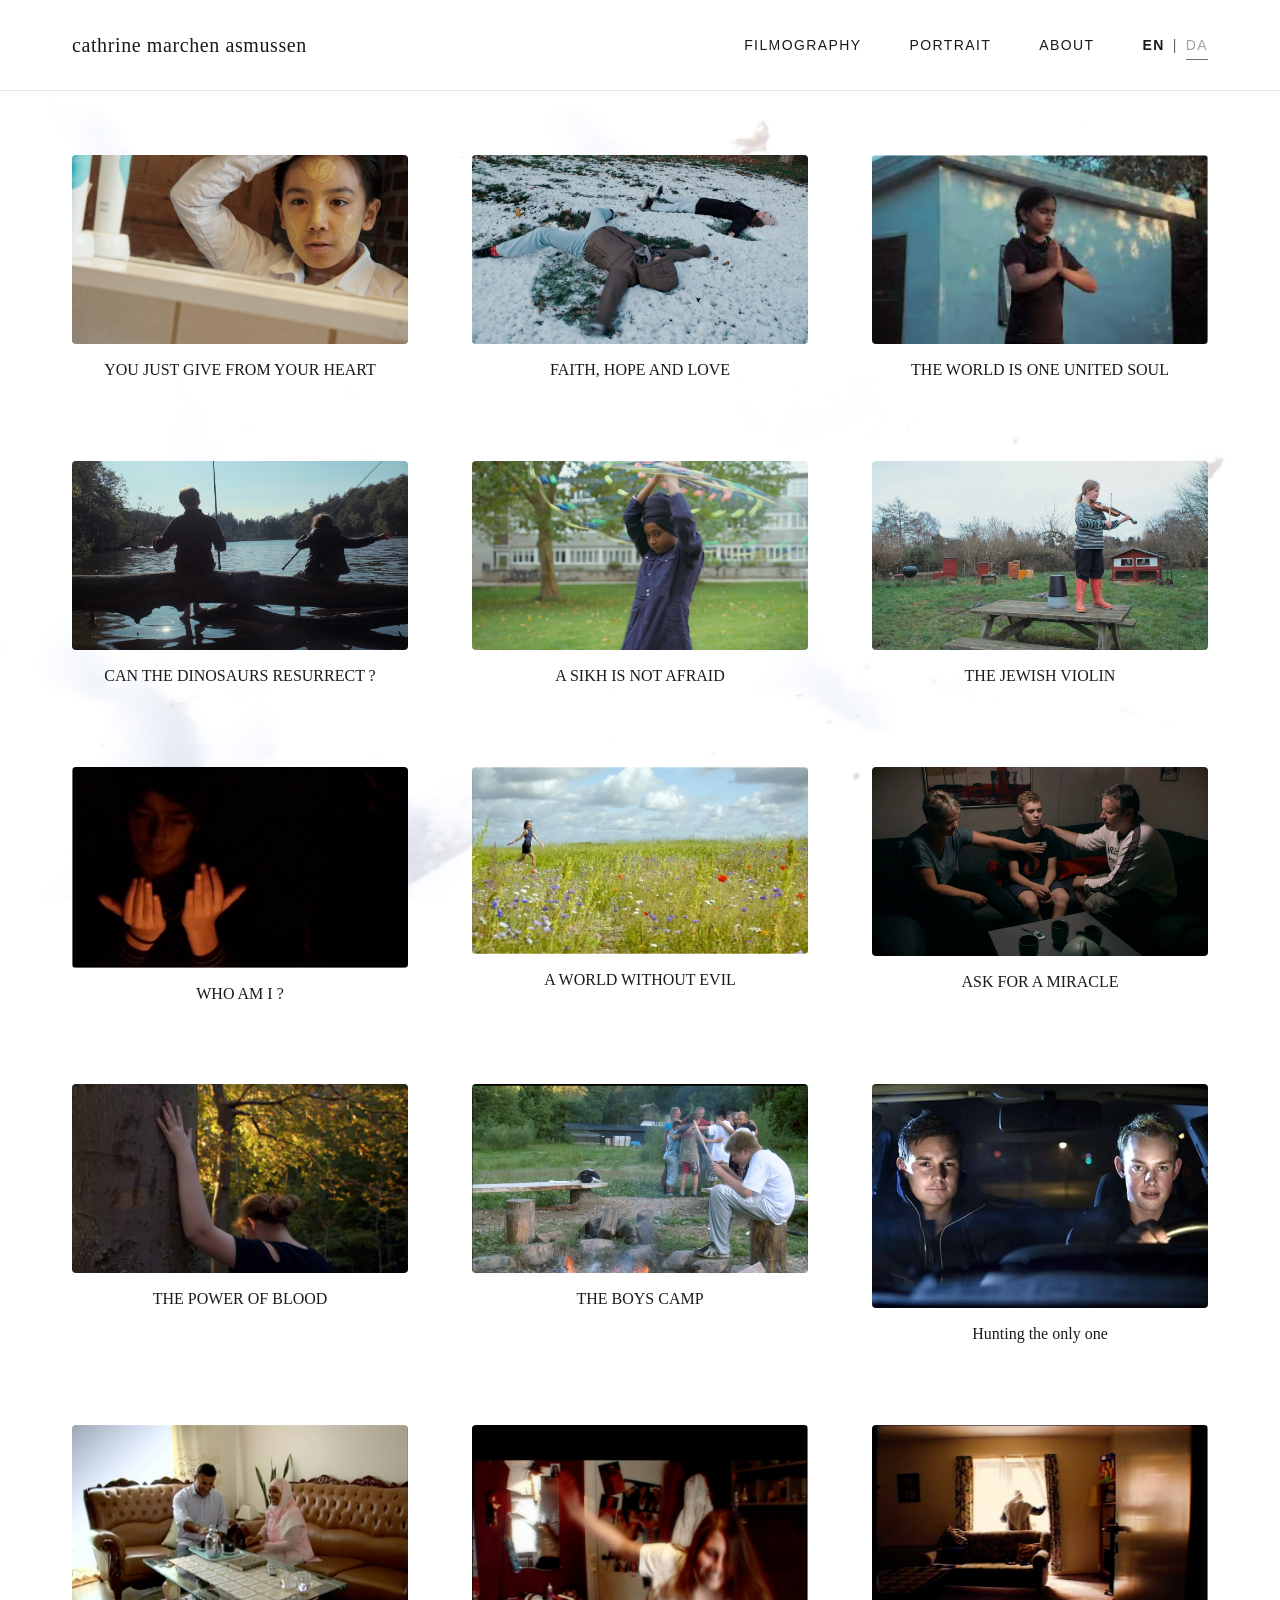
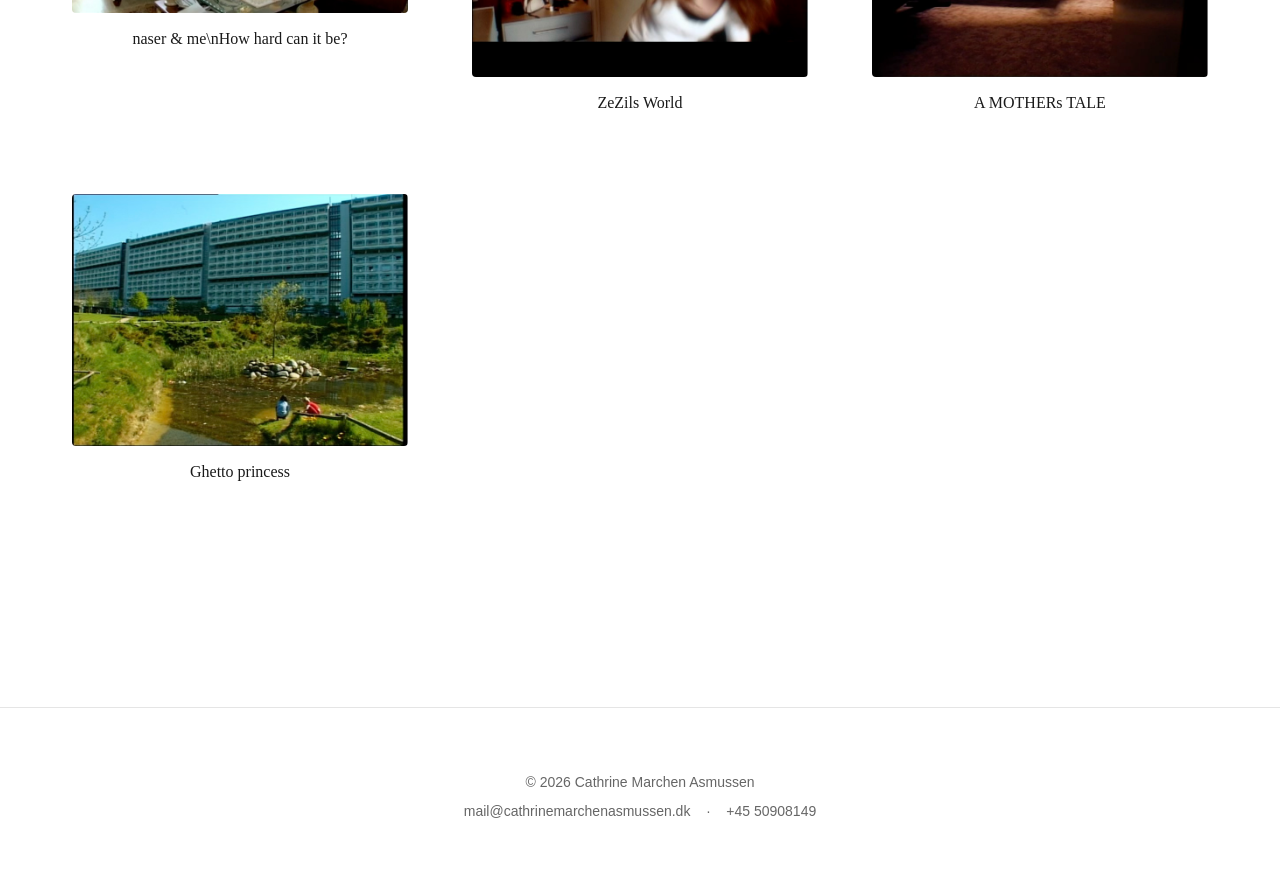
==== index.html @ d72dfb92 "Initial commit - Cathrine Marchen Asmussen website" ====
<!DOCTYPE html>
<html lang="en">
<head>
    <meta charset="UTF-8">
    <meta name="viewport" content="width=device-width, initial-scale=1.0">
    <title>Cathrine Marchen Asmussen - Documentary Film Director</title>
    <meta name="description" content="Documentary filmmaker Cathrine Marchen Asmussen - Creating sharp portraits in moving images and rounded sound">
    <link rel="stylesheet" href="assets/css/main.css">
</head>
<body>
    <header class="site-header">
        <div class="container">
            <h1 class="site-title"><a href="index.html">cathrine marchen asmussen</a></h1>
            <button class="mobile-menu-toggle" aria-label="Toggle menu">
                <span></span>
                <span></span>
                <span></span>
            </button>
            <nav class="main-nav">
                <a href="filmography.html">Filmography</a>
                <a href="portrait.html">Portrait</a>
                <a href="about.html">About</a>
                <div class="language-switcher">
                    <span class="current-lang">EN</span>
                    <span class="lang-divider">|</span>
                    <a href="#" class="lang-link" title="Coming soon">DA</a>
                </div>
            </nav>
        </div>
    </header>

    <main>
        <section class="featured-films">
            <div class="container">
                <div id="filmography-grid" class="film-grid">
                    <!-- Films will be dynamically loaded here -->
                    <div class="loading-message">Loading films...</div>
                </div>
            </div>
        </section>
    </main>

    <footer class="site-footer">
        <div class="container">
            <p>&copy; 2026 Cathrine Marchen Asmussen</p>
            <p class="footer-contact">
                <a href="mailto:mail@cathrinemarchenasmussen.dk">mail@cathrinemarchenasmussen.dk</a>
                <span class="separator">&middot;</span>
                <a href="tel:+4550908149">+45 50908149</a>
            </p>
        </div>
    </footer>

    <script src="assets/js/main.js"></script>
    <script src="assets/js/video-loader.js"></script>
</body>
</html>
---- assets/css/main.css ----
/* ==========================================================================
   Base Styles
   ========================================================================== */

:root {
    --color-text: #1a1a1a;
    --color-text-light: #666;
    --color-bg: #ffffff;
    --color-bg-light: #f8f8f8;
    --color-border: #e5e5e5;
    --color-accent: #1a1a1a;

    --font-serif: 'Baskerville', 'Libre Baskerville', 'Georgia', serif;
    --font-sans: 'Noto Sans', -apple-system, BlinkMacSystemFont, 'Segoe UI', sans-serif;

    --spacing-xs: 0.5rem;
    --spacing-sm: 1rem;
    --spacing-md: 2rem;
    --spacing-lg: 3rem;
    --spacing-xl: 4rem;
    --spacing-xxl: 6rem;

    --container-width: 1200px;
    --container-narrow: 800px;
}

* {
    margin: 0;
    padding: 0;
    box-sizing: border-box;
}

html {
    font-size: 16px;
    scroll-behavior: smooth;
}

body {
    font-family: var(--font-sans);
    line-height: 1.5;
    color: var(--color-text);
    background-color: var(--color-bg);
    background-image: url('../images/BackgroundArt.png');
    background-repeat: no-repeat;
    background-size: cover;
    background-position: center center;
    background-attachment: fixed;
    -webkit-font-smoothing: antialiased;
    -moz-osx-font-smoothing: grayscale;
}

body::before {
    content: '';
    position: fixed;
    top: 0;
    left: 0;
    width: 100%;
    height: 100%;
    background-color: rgba(255, 255, 255, 0.75);
    z-index: -1;
    pointer-events: none;
}

/* Typography */

h1, h2, h3, h4, h5, h6 {
    font-family: var(--font-serif);
    font-weight: 400;
    line-height: 1.3;
    margin-bottom: var(--spacing-sm);
}

h1 { font-size: 2.5rem; }
h2 { font-size: 2rem; }
h3 { font-size: 1.5rem; }
h4 { font-size: 1.25rem; }
h5 { font-size: 1.125rem; }
h6 { font-size: 1rem; }

p {
    margin-bottom: var(--spacing-sm);
}

a {
    color: var(--color-text);
    text-decoration: none;
    transition: opacity 0.2s ease;
}

a:hover {
    opacity: 0.7;
}

img {
    max-width: 100%;
    height: auto;
    display: block;
}

/* Layout */

.container {
    max-width: var(--container-width);
    margin: 0 auto;
    padding: 0 var(--spacing-md);
}

.container-narrow {
    max-width: var(--container-narrow);
    margin: 0 auto;
    padding: 0 var(--spacing-md);
}

/* ==========================================================================
   Header & Navigation
   ========================================================================== */

.site-header {
    position: sticky;
    top: 0;
    background-color: var(--color-bg);
    border-bottom: 1px solid var(--color-border);
    padding: var(--spacing-md) 0;
    z-index: 1000;
}

.site-header .container {
    display: flex;
    justify-content: space-between;
    align-items: center;
}

.site-title {
    font-family: var(--font-serif);
    font-size: 1.25rem;
    font-weight: 400;
    letter-spacing: 0.03em;
    margin: 0;
}

.site-title a {
    color: var(--color-text);
}

.main-nav {
    display: flex;
    gap: var(--spacing-lg);
}

.main-nav a {
    font-size: 0.875rem;
    text-transform: uppercase;
    letter-spacing: 0.1em;
    font-weight: 400;
    position: relative;
}

.main-nav a.active::after {
    content: '';
    position: absolute;
    bottom: -4px;
    left: 0;
    right: 0;
    height: 1px;
    background-color: var(--color-text);
}

.mobile-menu-toggle {
    display: none;
    flex-direction: column;
    justify-content: space-between;
    width: 24px;
    height: 18px;
    background: transparent;
    border: none;
    cursor: pointer;
    padding: 0;
}

.mobile-menu-toggle span {
    display: block;
    width: 100%;
    height: 2px;
    background-color: var(--color-text);
    transition: all 0.3s ease;
}

.mobile-menu-toggle.active span:nth-child(1) {
    transform: rotate(45deg) translate(5px, 5px);
}

.mobile-menu-toggle.active span:nth-child(2) {
    opacity: 0;
}

.mobile-menu-toggle.active span:nth-child(3) {
    transform: rotate(-45deg) translate(7px, -6px);
}

/* ==========================================================================
   Hero Section
   ========================================================================== */

.hero {
    padding: var(--spacing-xxl) 0;
    text-align: center;
}

.hero-title {
    font-size: 2rem;
    margin-bottom: var(--spacing-md);
}

.hero-intro {
    font-size: 1.125rem;
    line-height: 1.8;
    max-width: 700px;
    margin: 0 auto;
    color: var(--color-text-light);
}

/* ==========================================================================
   Page Header
   ========================================================================== */

.page-header {
    padding: var(--spacing-xl) 0 var(--spacing-lg);
    border-bottom: 1px solid var(--color-border);
}

.page-title {
    text-align: center;
    font-size: 2.5rem;
    margin: 0;
}

/* ==========================================================================
   Film Grid
   ========================================================================== */

.featured-films,
.filmography {
    padding: var(--spacing-xl) 0;
}

.section-title {
    text-align: center;
    margin-bottom: var(--spacing-xl);
}

.film-grid {
    display: grid;
    grid-template-columns: repeat(3, 1fr);
    gap: var(--spacing-xl);
    margin-bottom: var(--spacing-lg);
}

.film-card {
    display: flex;
    flex-direction: column;
}

.film-video {
    margin-bottom: var(--spacing-md);
}

.video-wrapper {
    position: relative;
    padding-bottom: 56.25%; /* 16:9 aspect ratio */
    height: 0;
    overflow: hidden;
    background-color: #000;
}

.video-wrapper iframe {
    position: absolute;
    top: 0;
    left: 0;
    width: 100%;
    height: 100%;
}

.video-wrapper-large {
    padding-bottom: 56.25%;
    margin: var(--spacing-lg) 0;
}

.film-info {
    flex: 1;
}

.film-title {
    font-size: 1.25rem;
    margin-bottom: var(--spacing-xs);
}

.film-meta {
    font-size: 0.875rem;
    color: var(--color-text-light);
    margin: 0;
}

.film-awards {
    font-size: 0.875rem;
    font-style: italic;
    color: var(--color-text-light);
    margin: 0.25rem 0 0 0;
}

.film-description {
    font-size: 0.9375rem;
    line-height: 1.6;
    margin-bottom: var(--spacing-sm);
}

.film-links {
    margin-top: var(--spacing-sm);
}

.film-links a {
    font-size: 0.875rem;
    text-decoration: underline;
    text-decoration-thickness: 1px;
    text-underline-offset: 2px;
}

.view-all {
    text-align: center;
    margin-top: var(--spacing-xl);
}

/* ==========================================================================
   Portrait Page
   ========================================================================== */

.portrait-intro {
    padding: var(--spacing-xl) 0;
    background-color: var(--color-bg-light);
}

.intro-text {
    font-size: 1.125rem;
    line-height: 1.6;
    margin-bottom: var(--spacing-sm);
}

.featured-portrait {
    padding: var(--spacing-xl) 0;
}

.portrait-feature {
    text-align: center;
}

.portrait-title {
    font-size: 2rem;
    margin-bottom: var(--spacing-xs);
}

.portrait-meta {
    font-size: 0.9375rem;
    color: var(--color-text-light);
    margin-bottom: var(--spacing-xs);
}

.portrait-subtitle {
    font-size: 1rem;
    color: var(--color-text-light);
    margin-bottom: var(--spacing-lg);
}

/* ==========================================================================
   About Page
   ========================================================================== */

.about-content {
    padding: var(--spacing-lg) 0;
}

.about-intro {
    text-align: center;
    margin-bottom: var(--spacing-lg);
}

.about-photo {
    margin-bottom: var(--spacing-md);
}

.about-photo img {
    max-width: 300px;
    width: 100%;
    height: auto;
    margin: 0 auto;
    border-radius: 4px;
}

.about-intro h3 {
    font-size: 2rem;
    margin-bottom: var(--spacing-xs);
}

.subtitle {
    font-size: 1.125rem;
    color: var(--color-text-light);
    font-family: var(--font-sans);
}

.about-bio {
    margin-bottom: var(--spacing-lg);
    padding-bottom: var(--spacing-lg);
    border-bottom: 1px solid var(--color-border);
}

.about-bio p {
    font-size: 1.0625rem;
    line-height: 1.6;
    margin-bottom: var(--spacing-sm);
}

.about-acknowledgements {
    margin-bottom: var(--spacing-lg);
    padding-bottom: var(--spacing-lg);
    border-bottom: 1px solid var(--color-border);
}

.about-acknowledgements h3 {
    text-align: center;
    margin-bottom: var(--spacing-md);
}

.acknowledgements-list {
    list-style: none;
    text-align: center;
}

.acknowledgements-list li {
    padding: var(--spacing-xs) 0;
    font-size: 0.9375rem;
}

.about-links h3 {
    text-align: center;
    margin-bottom: var(--spacing-md);
}

.external-links {
    display: flex;
    justify-content: center;
    gap: var(--spacing-md);
    flex-wrap: wrap;
}

/* ==========================================================================
   Contact Page
   ========================================================================== */

.contact-content {
    padding: var(--spacing-xl) 0;
}

.contact-info {
    margin-bottom: var(--spacing-xl);
    padding-bottom: var(--spacing-xl);
    border-bottom: 1px solid var(--color-border);
    text-align: center;
}

.contact-info h3 {
    margin-bottom: var(--spacing-md);
}

.contact-details {
    display: flex;
    flex-direction: column;
    align-items: center;
    gap: var(--spacing-sm);
}

.contact-item {
    display: flex;
    align-items: center;
    gap: var(--spacing-sm);
    font-size: 1.0625rem;
}

.contact-item svg {
    flex-shrink: 0;
}

.contact-form-wrapper h3 {
    text-align: center;
    margin-bottom: var(--spacing-md);
}

.contact-form {
    max-width: 600px;
    margin: 0 auto;
}

.form-group {
    margin-bottom: var(--spacing-md);
}

.form-group label {
    display: block;
    margin-bottom: var(--spacing-xs);
    font-weight: 500;
    font-size: 0.9375rem;
}

.form-group input,
.form-group textarea {
    width: 100%;
    padding: var(--spacing-sm);
    border: 1px solid var(--color-border);
    border-radius: 0;
    font-family: var(--font-sans);
    font-size: 1rem;
    transition: border-color 0.2s ease;
}

.form-group input:focus,
.form-group textarea:focus {
    outline: none;
    border-color: var(--color-text);
}

.form-group textarea {
    resize: vertical;
}

.form-message {
    max-width: 600px;
    margin: var(--spacing-md) auto 0;
    padding: var(--spacing-md);
    border-radius: 4px;
    text-align: center;
}

.form-message.success {
    background-color: #d4edda;
    color: #155724;
}

.form-message.error {
    background-color: #f8d7da;
    color: #721c24;
}

/* ==========================================================================
   Buttons
   ========================================================================== */

.btn {
    display: inline-flex;
    align-items: center;
    gap: var(--spacing-xs);
    padding: var(--spacing-sm) var(--spacing-lg);
    font-family: var(--font-sans);
    font-size: 0.9375rem;
    text-transform: uppercase;
    letter-spacing: 0.05em;
    border: 1px solid var(--color-text);
    background-color: transparent;
    color: var(--color-text);
    cursor: pointer;
    transition: all 0.2s ease;
}

.btn:hover {
    background-color: var(--color-text);
    color: var(--color-bg);
    opacity: 1;
}

.btn-primary {
    background-color: var(--color-text);
    color: var(--color-bg);
}

.btn-primary:hover {
    background-color: transparent;
    color: var(--color-text);
}

.btn-secondary {
    border: 1px solid var(--color-border);
}

/* ==========================================================================
   Footer
   ========================================================================== */

.site-footer {
    border-top: 1px solid var(--color-border);
    padding: var(--spacing-xl) 0;
    text-align: center;
    margin-top: var(--spacing-xxl);
}

.site-footer p {
    margin-bottom: var(--spacing-xs);
    font-size: 0.875rem;
    color: var(--color-text-light);
}

.footer-contact {
    display: flex;
    justify-content: center;
    align-items: center;
    gap: var(--spacing-sm);
    flex-wrap: wrap;
}

.footer-contact a {
    color: var(--color-text-light);
}

.separator {
    color: var(--color-text-light);
}

/* ==========================================================================
   Responsive Design
   ========================================================================== */

@media (max-width: 768px) {
    :root {
        --spacing-xl: 3rem;
        --spacing-xxl: 4rem;
    }

    h1 { font-size: 2rem; }
    h2 { font-size: 1.75rem; }
    h3 { font-size: 1.25rem; }

    .site-header {
        padding: var(--spacing-sm) 0;
    }

    .mobile-menu-toggle {
        display: flex;
    }

    .main-nav {
        position: fixed;
        top: 0;
        right: -100%;
        width: 250px;
        height: 100vh;
        background-color: var(--color-bg);
        flex-direction: column;
        padding: var(--spacing-xl) var(--spacing-md);
        gap: var(--spacing-md);
        box-shadow: -2px 0 10px rgba(0, 0, 0, 0.1);
        transition: right 0.3s ease;
        z-index: 999;
    }

    .main-nav.active {
        right: 0;
    }

    .film-grid {
        grid-template-columns: repeat(2, 1fr);
        gap: var(--spacing-lg);
    }

    .hero {
        padding: var(--spacing-xl) 0;
    }

    .hero-title {
        font-size: 1.75rem;
    }

    .hero-intro {
        font-size: 1rem;
    }

    .page-title {
        font-size: 2rem;
    }

    .external-links {
        flex-direction: column;
        align-items: stretch;
    }
}

@media (max-width: 480px) {
    :root {
        --spacing-md: 1.5rem;
        --spacing-lg: 2rem;
        --spacing-xl: 2.5rem;
        --spacing-xxl: 3rem;
    }

    .film-grid {
        grid-template-columns: 1fr;
        gap: var(--spacing-xl);
    }

    .main-nav {
        width: 100%;
        right: -100%;
    }

    .contact-details {
        align-items: flex-start;
    }
}

/* ==========================================================================
   Print Styles
   ========================================================================== */

@media print {
    .site-header,
    .site-footer,
    .mobile-menu-toggle,
    .contact-form {
        display: none;
    }

    body {
        font-size: 12pt;
        line-height: 1.5;
    }

    a {
        text-decoration: underline;
    }

    a[href]::after {
        content: " (" attr(href) ")";
        font-size: 0.8em;
    }
}

/* ==========================================================================
   New Filmography Grid Styles
   ========================================================================== */

.film-card {
    position: relative;
    border-radius: 4px;
    transition: transform 0.3s ease, box-shadow 0.3s ease;
}

.film-card:hover {
    transform: translateY(-5px);
    box-shadow: 0 10px 30px rgba(0, 0, 0, 0.15);
}

.film-card-title {
    font-family: var(--font-serif);
    font-size: 1rem;
    font-weight: 400;
    margin-top: var(--spacing-sm);
    text-align: center;
    line-height: 1.3;
    white-space: pre-line;
}

.film-card-link {
    display: block;
    position: relative;
    text-decoration: none;
    overflow: hidden;
    border-radius: 4px;
}

.film-thumbnail {
    width: 100%;
    height: auto;
    display: block;
    transition: transform 0.3s ease;
}

.film-card:hover .film-thumbnail {
    transform: scale(1.05);
}

.loading-message {
    text-align: center;
    padding: var(--spacing-xxl) 0;
    font-size: 1.125rem;
    color: var(--color-text-light);
    grid-column: 1 / -1;
}

/* ==========================================================================
   Film Detail Page Styles
   ========================================================================== */

.film-detail-section {
    padding: var(--spacing-lg) 0;
}

.container-film {
    max-width: 1200px;
}

.film-detail-content {
    background-color: rgba(255, 255, 255, 0.95);
    padding: var(--spacing-lg);
    border-radius: 8px;
    box-shadow: 0 4px 20px rgba(0, 0, 0, 0.1);
}

.film-header {
    text-align: center;
    margin-bottom: var(--spacing-md);
}

.film-detail-title {
    font-size: 2.5rem;
    margin-bottom: 0;
    white-space: pre-line;
    line-height: 1.2;
}

.film-info-section {
    text-align: center;
    margin-top: var(--spacing-md);
    margin-bottom: var(--spacing-md);
    padding-bottom: var(--spacing-md);
    border-bottom: 1px solid var(--color-border);
}

.film-info-section > * {
    margin-top: var(--spacing-xs);
    margin-bottom: var(--spacing-xs);
}

.film-faith-icon {
    display: flex;
    flex-direction: column;
    align-items: center;
    justify-content: center;
    gap: var(--spacing-xs);
}

.faith-icon-large {
    width: 50px;
    height: 50px;
    object-fit: contain;
}

.faith-caption {
    font-size: 0.875rem;
    color: var(--color-text-light);
    margin: 0;
    text-align: center;
}

.series-info {
    margin-top: var(--spacing-lg);
    margin-bottom: var(--spacing-md);
    padding: var(--spacing-md);
    background-color: rgba(0, 0, 0, 0.02);
    border-left: 2px solid var(--color-border);
    font-size: 0.875rem;
    color: var(--color-text-light);
    line-height: 1.5;
}

.series-info p {
    margin: 0.25rem 0;
}

.series-info p:last-child {
    margin-bottom: 0;
}

.series-logo {
    max-width: 120px;
    height: auto;
    margin-bottom: var(--spacing-sm);
    opacity: 0.8;
}

.film-player {
    margin-bottom: var(--spacing-lg);
}

.film-description-full {
    margin-bottom: var(--spacing-md);
    padding-bottom: var(--spacing-md);
    border-bottom: 1px solid var(--color-border);
}

.film-description-full p {
    font-size: 1.0625rem;
    line-height: 1.6;
    margin-bottom: 0.25rem;
}

.film-description-full p:last-child {
    margin-bottom: 0;
}

.film-description-full strong {
    font-weight: 600;
}

.film-links-section {
    margin-top: var(--spacing-md);
    margin-bottom: var(--spacing-md);
    text-align: center;
}

.filmstriben-link {
    display: inline-block;
    font-size: 0.875rem;
    color: var(--color-text-light);
    text-decoration: underline;
    text-underline-offset: 2px;
    margin: 0 var(--spacing-xs);
    transition: color 0.2s ease;
}

.filmstriben-link:hover {
    color: var(--color-text);
    opacity: 1;
}

.film-navigation {
    text-align: center;
}

/* ==========================================================================
   Language Switcher
   ========================================================================== */

.language-switcher {
    display: flex;
    align-items: center;
    gap: 0.5rem;
    font-size: 0.875rem;
    text-transform: uppercase;
    letter-spacing: 0.1em;
}

.current-lang {
    font-weight: 600;
}

.lang-divider {
    color: var(--color-text-light);
}

.lang-link {
    color: var(--color-text-light);
    opacity: 0.6;
    transition: opacity 0.2s ease;
}

.lang-link:hover {
    opacity: 1;
}

/* ==========================================================================
   Logo Styles for IMDb and DFI
   ========================================================================== */

.external-links .btn svg {
    display: none;
}

.external-links .btn {
    background-size: contain;
    background-repeat: no-repeat;
    background-position: center;
    min-height: 50px;
    display: flex;
    align-items: center;
    justify-content: center;
    padding: var(--spacing-sm) var(--spacing-lg);
}

.external-links .btn img {
    max-height: 30px;
    width: auto;
}

/* ==========================================================================
   Site Header Updates
   ========================================================================== */

.site-header {
    background-color: rgba(255, 255, 255, 0.98);
    backdrop-filter: blur(10px);
}

/* ==========================================================================
   Responsive Updates for New Elements
   ========================================================================== */

@media (max-width: 768px) {
    .language-switcher {
        margin-top: var(--spacing-sm);
    }

    .film-detail-title {
        font-size: 1.75rem;
    }

    .film-detail-content {
        padding: var(--spacing-md);
    }
}

@media (max-width: 480px) {
    .film-overlay {
        transform: translateY(0);
        background: linear-gradient(to top, rgba(0, 0, 0, 0.8), transparent);
    }

    .film-overlay .film-title {
        font-size: 1rem;
    }
}
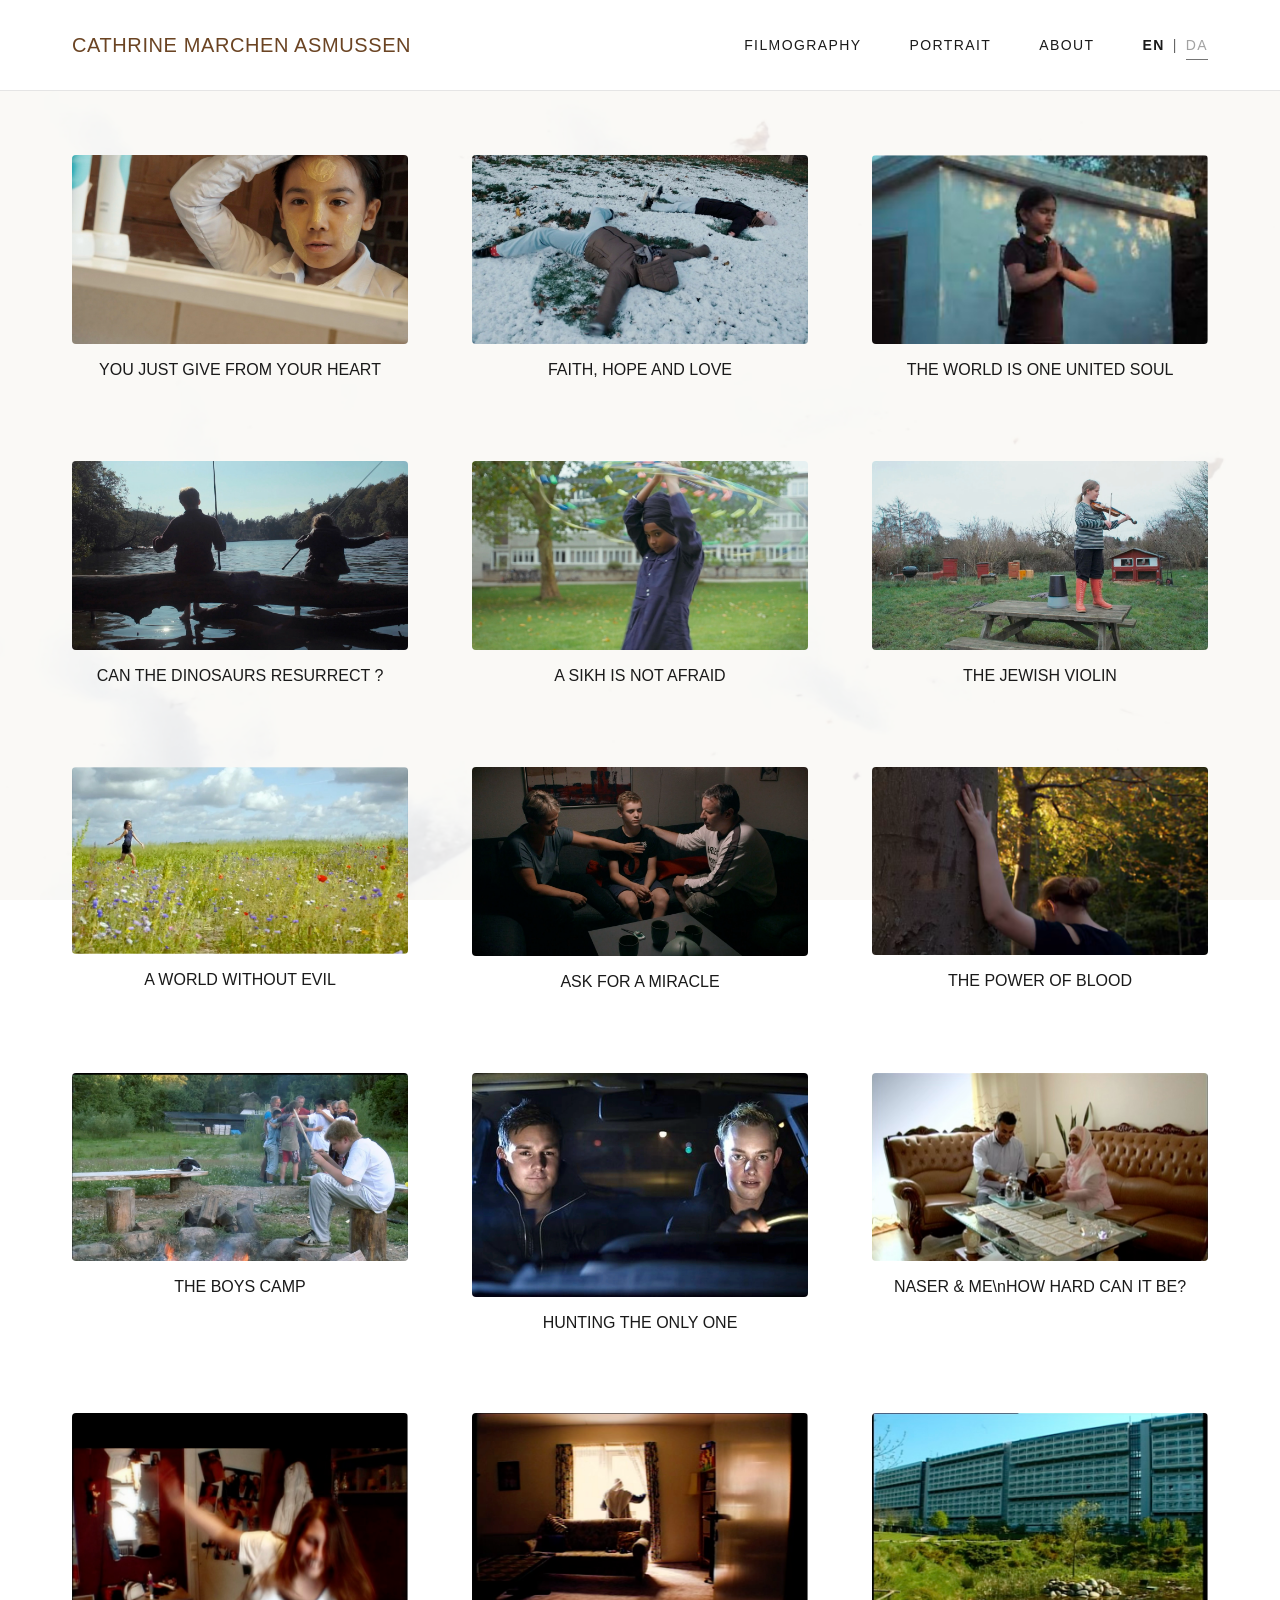
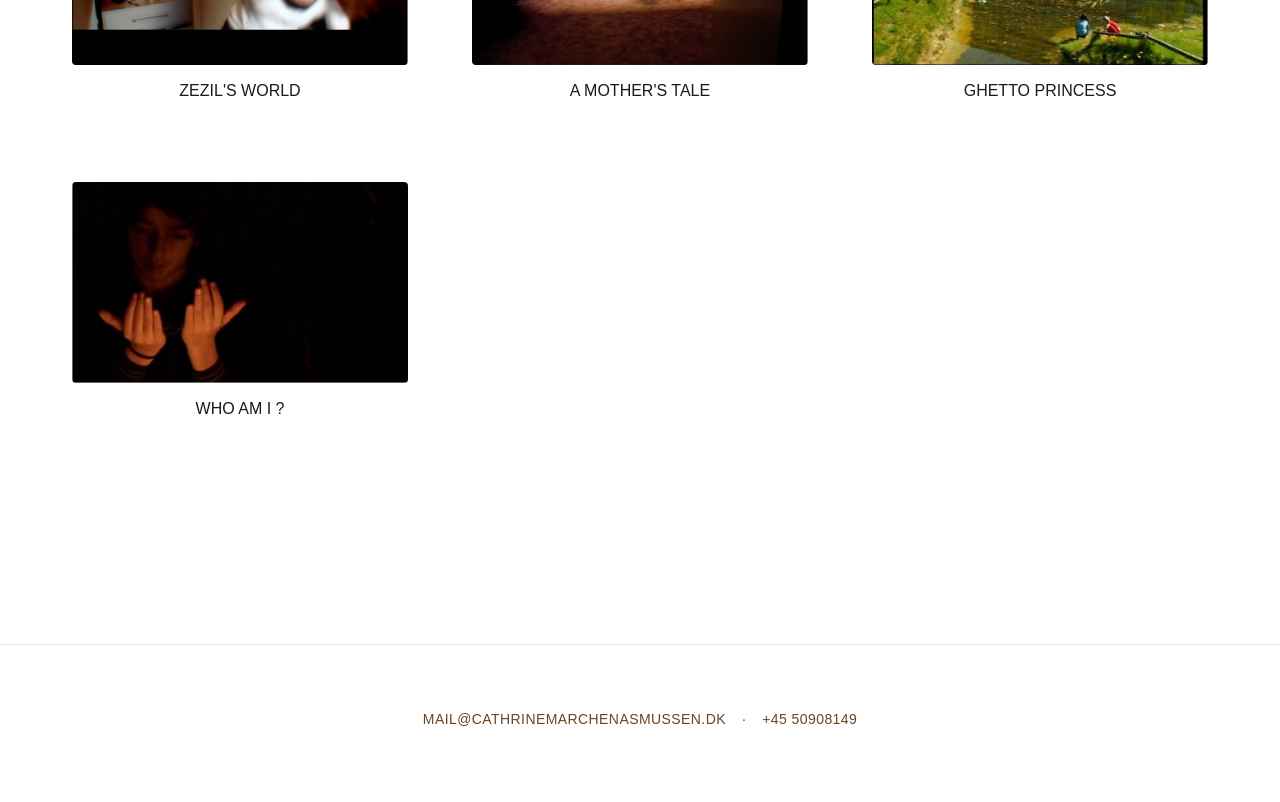
==== commit add5e815: "Address comprehensive feedback from Cathrine Marchen Asmussen DESIGN & STYLING: - Updated color sche" ====
--- a/index.html
+++ b/index.html
@@ -42,7 +42,6 @@
 
     <footer class="site-footer">
         <div class="container">
-            <p>&copy; 2026 Cathrine Marchen Asmussen</p>
             <p class="footer-contact">
                 <a href="mailto:mail@cathrinemarchenasmussen.dk">mail@cathrinemarchenasmussen.dk</a>
                 <span class="separator">&middot;</span>
--- a/assets/css/main.css
+++ b/assets/css/main.css
@@ -5,13 +5,15 @@
 :root {
     --color-text: #1a1a1a;
     --color-text-light: #666;
+    --color-text-brown: #6B4423;
     --color-bg: #ffffff;
-    --color-bg-light: #f8f8f8;
+    --color-bg-light: #FAF8F5;
+    --color-bg-warm: #F5F1ED;
     --color-border: #e5e5e5;
     --color-accent: #1a1a1a;
 
-    --font-serif: 'Baskerville', 'Libre Baskerville', 'Georgia', serif;
-    --font-sans: 'Noto Sans', -apple-system, BlinkMacSystemFont, 'Segoe UI', sans-serif;
+    --font-serif: 'Optima', 'Gill Sans', 'Trebuchet MS', 'Avenir', sans-serif;
+    --font-sans: 'Gill Sans', 'Avenir', 'Optima', 'Trebuchet MS', -apple-system, sans-serif;
 
     --spacing-xs: 0.5rem;
     --spacing-sm: 1rem;
@@ -56,7 +58,7 @@
     left: 0;
     width: 100%;
     height: 100%;
-    background-color: rgba(255, 255, 255, 0.75);
+    background-color: rgba(250, 248, 245, 0.85);
     z-index: -1;
     pointer-events: none;
 }
@@ -136,10 +138,11 @@
     font-weight: 400;
     letter-spacing: 0.03em;
     margin: 0;
+    text-transform: uppercase;
 }
 
 .site-title a {
-    color: var(--color-text);
+    color: var(--color-text-brown);
 }
 
 .main-nav {
@@ -601,7 +604,10 @@
 .site-footer p {
     margin-bottom: var(--spacing-xs);
     font-size: 0.875rem;
-    color: var(--color-text-light);
+    font-family: var(--font-serif);
+    text-transform: uppercase;
+    letter-spacing: 0.03em;
+    color: var(--color-text-brown);
 }
 
 .footer-contact {
@@ -613,11 +619,11 @@
 }
 
 .footer-contact a {
-    color: var(--color-text-light);
+    color: var(--color-text-brown);
 }
 
 .separator {
-    color: var(--color-text-light);
+    color: var(--color-text-brown);
 }
 
 /* ==========================================================================
@@ -859,7 +865,7 @@
     margin-top: var(--spacing-lg);
     margin-bottom: var(--spacing-md);
     padding: var(--spacing-md);
-    background-color: rgba(0, 0, 0, 0.02);
+    background-color: var(--color-bg-warm);
     border-left: 2px solid var(--color-border);
     font-size: 0.875rem;
     color: var(--color-text-light);
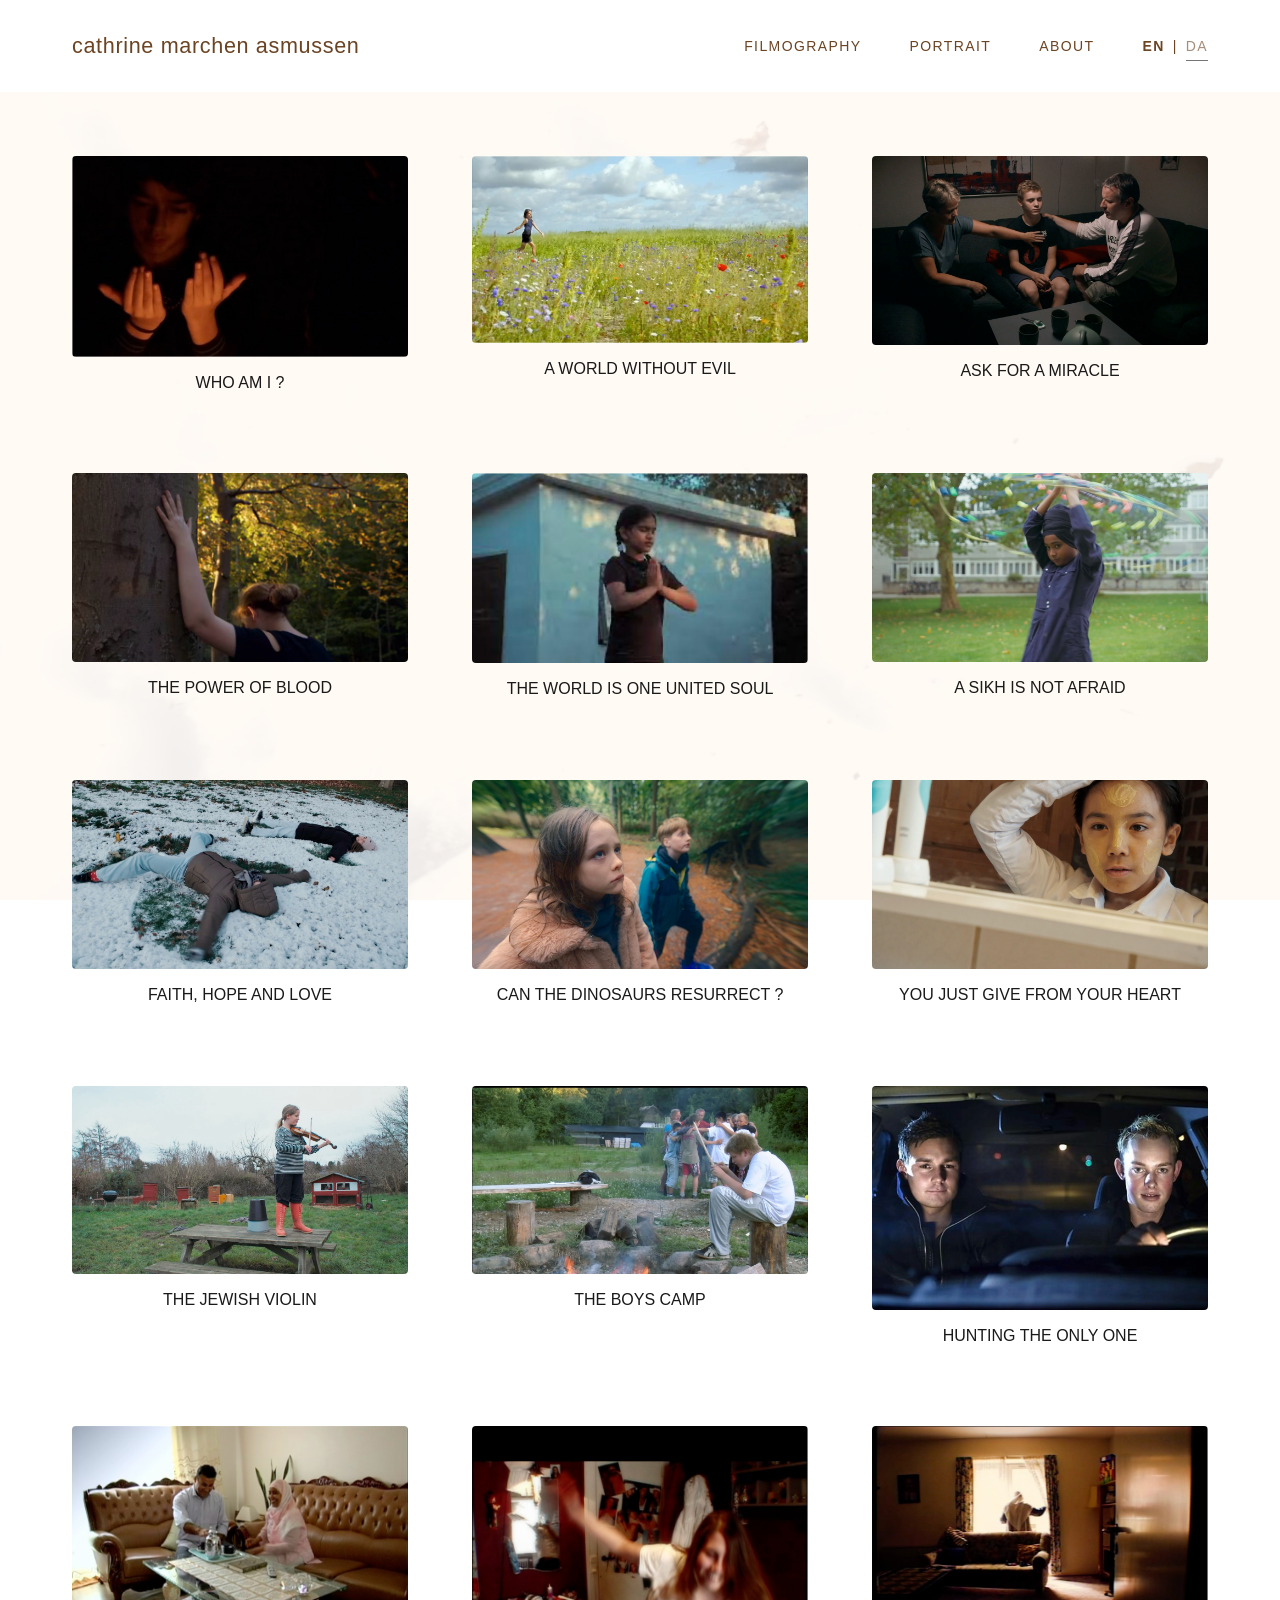
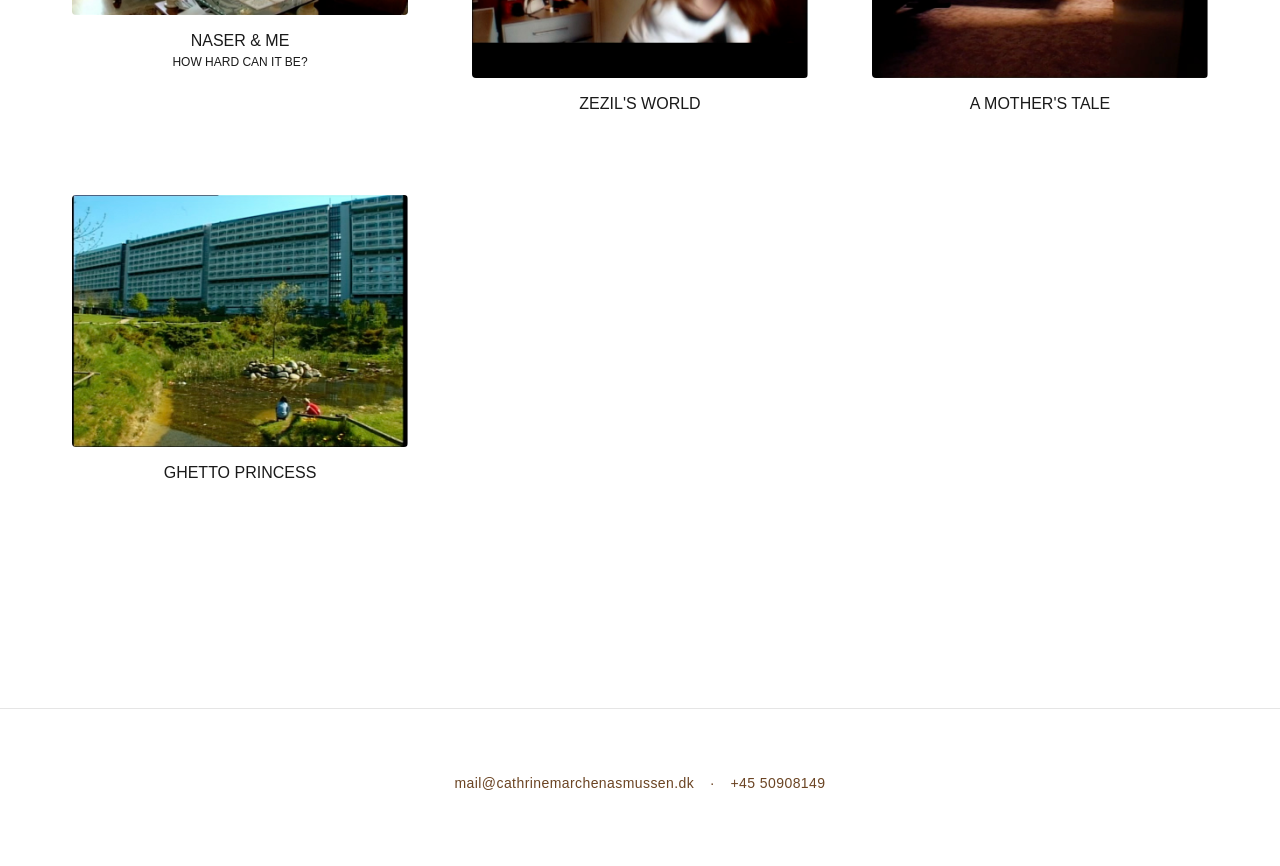
==== commit 74d09bb8: "Implement comprehensive Danish translation support Add full Danish (DA) language support with EN/DA " ====
--- a/index.html
+++ b/index.html
@@ -50,6 +50,7 @@
         </div>
     </footer>
 
+    <script src="assets/js/language.js"></script>
     <script src="assets/js/main.js"></script>
     <script src="assets/js/video-loader.js"></script>
 </body>
--- a/assets/css/main.css
+++ b/assets/css/main.css
@@ -58,7 +58,7 @@
     left: 0;
     width: 100%;
     height: 100%;
-    background-color: rgba(250, 248, 245, 0.85);
+    background-color: rgba(255, 250, 243, 0.88);
     z-index: -1;
     pointer-events: none;
 }
@@ -121,7 +121,7 @@
     position: sticky;
     top: 0;
     background-color: var(--color-bg);
-    border-bottom: 1px solid var(--color-border);
+    /*border-bottom: 1px solid var(--color-border);*/
     padding: var(--spacing-md) 0;
     z-index: 1000;
 }
@@ -134,11 +134,11 @@
 
 .site-title {
     font-family: var(--font-serif);
-    font-size: 1.25rem;
+    font-size: 1.35rem;
     font-weight: 400;
     letter-spacing: 0.03em;
     margin: 0;
-    text-transform: uppercase;
+    text-transform: lowercase;
 }
 
 .site-title a {
@@ -156,6 +156,7 @@
     letter-spacing: 0.1em;
     font-weight: 400;
     position: relative;
+    color: var(--color-text-brown);
 }
 
 .main-nav a.active::after {
@@ -595,6 +596,8 @@
    ========================================================================== */
 
 .site-footer {
+    background-color: rgba(255, 255, 255, 0.98);
+    backdrop-filter: blur(10px);
     border-top: 1px solid var(--color-border);
     padding: var(--spacing-xl) 0;
     text-align: center;
@@ -605,7 +608,7 @@
     margin-bottom: var(--spacing-xs);
     font-size: 0.875rem;
     font-family: var(--font-serif);
-    text-transform: uppercase;
+    text-transform: lowercase;
     letter-spacing: 0.03em;
     color: var(--color-text-brown);
 }
@@ -769,6 +772,13 @@
     white-space: pre-line;
 }
 
+.film-card-subtitle {
+    font-size: 0.75rem;
+    font-weight: 400;
+    display: block;
+    margin-top: 0.25rem;
+}
+
 .film-card-link {
     display: block;
     position: relative;
@@ -809,7 +819,10 @@
 }
 
 .film-detail-content {
-    background-color: rgba(255, 255, 255, 0.95);
+    background-color: white;
+    /*background-image: 
+        url("data:image/svg+xml,%3Csvg xmlns='http://www.w3.org/2000/svg' width='120' height='120'%3E%3Cfilter id='n'%3E%3CfeTurbulence type='fractalNoise' baseFrequency='0.8' numOctaves='4' stitchTiles='stitch'/%3E%3C/filter%3E%3Crect width='120' height='120' filter='url(%23n)' opacity='0.3'/%3E%3C/svg%3E");
+    background-repeat: repeat;*/
     padding: var(--spacing-lg);
     border-radius: 8px;
     box-shadow: 0 4px 20px rgba(0, 0, 0, 0.1);
@@ -817,7 +830,7 @@
 
 .film-header {
     text-align: center;
-    margin-bottom: var(--spacing-md);
+    margin-bottom: var(--spacing-sm);
 }
 
 .film-detail-title {
@@ -827,9 +840,16 @@
     line-height: 1.2;
 }
 
+.film-subtitle {
+    display: block;
+    font-size: 1.5rem;
+    margin-top: 0.5rem;
+    font-weight: 400;
+}
+
 .film-info-section {
     text-align: center;
-    margin-top: var(--spacing-md);
+    margin-top: 0;
     margin-bottom: var(--spacing-md);
     padding-bottom: var(--spacing-md);
     border-bottom: 1px solid var(--color-border);
@@ -865,36 +885,48 @@
     margin-top: var(--spacing-lg);
     margin-bottom: var(--spacing-md);
     padding: var(--spacing-md);
-    background-color: var(--color-bg-warm);
-    border-left: 2px solid var(--color-border);
+    /*background-color: var(--color-bg-warm);
+    border-left: 2px solid var(--color-border);*/
     font-size: 0.875rem;
     color: var(--color-text-light);
     line-height: 1.5;
+    display: flex;
+    gap: var(--spacing-md);
+    align-items: center;
+}
+
+.series-logo {
+    flex-shrink: 0;
+    width: 110px;
+    height: auto;
+    object-fit: contain;
+}
+
+.series-text {
+    flex: 1;
 }
 
 .series-info p {
-    margin: 0.25rem 0;
+    margin: 0.5rem 0;
+}
+
+.series-info p:first-child {
+    margin-top: 0;
 }
 
 .series-info p:last-child {
     margin-bottom: 0;
 }
 
-.series-logo {
-    max-width: 120px;
-    height: auto;
-    margin-bottom: var(--spacing-sm);
-    opacity: 0.8;
-}
-
 .film-player {
-    margin-bottom: var(--spacing-lg);
+    margin-bottom: var(--spacing-md);
 }
 
 .film-description-full {
     margin-bottom: var(--spacing-md);
-    padding-bottom: var(--spacing-md);
-    border-bottom: 1px solid var(--color-border);
+    padding: var(--spacing-md);
+    background-color: rgb(219, 229, 231);
+    border-radius: 4px;
 }
 
 .film-description-full p {
@@ -947,6 +979,7 @@
     font-size: 0.875rem;
     text-transform: uppercase;
     letter-spacing: 0.1em;
+    color: var(--color-text-brown);
 }
 
 .current-lang {
@@ -954,11 +987,11 @@
 }
 
 .lang-divider {
-    color: var(--color-text-light);
+    color: var(--color-text-brown);
 }
 
 .lang-link {
-    color: var(--color-text-light);
+    color: var(--color-text-brown);
     opacity: 0.6;
     transition: opacity 0.2s ease;
 }
@@ -1016,6 +1049,16 @@
     .film-detail-content {
         padding: var(--spacing-md);
     }
+
+    .series-info {
+        flex-direction: column;
+        align-items: center;
+    }
+
+    .series-logo {
+        width: 80px;
+        margin-bottom: var(--spacing-sm);
+    }
 }
 
 @media (max-width: 480px) {
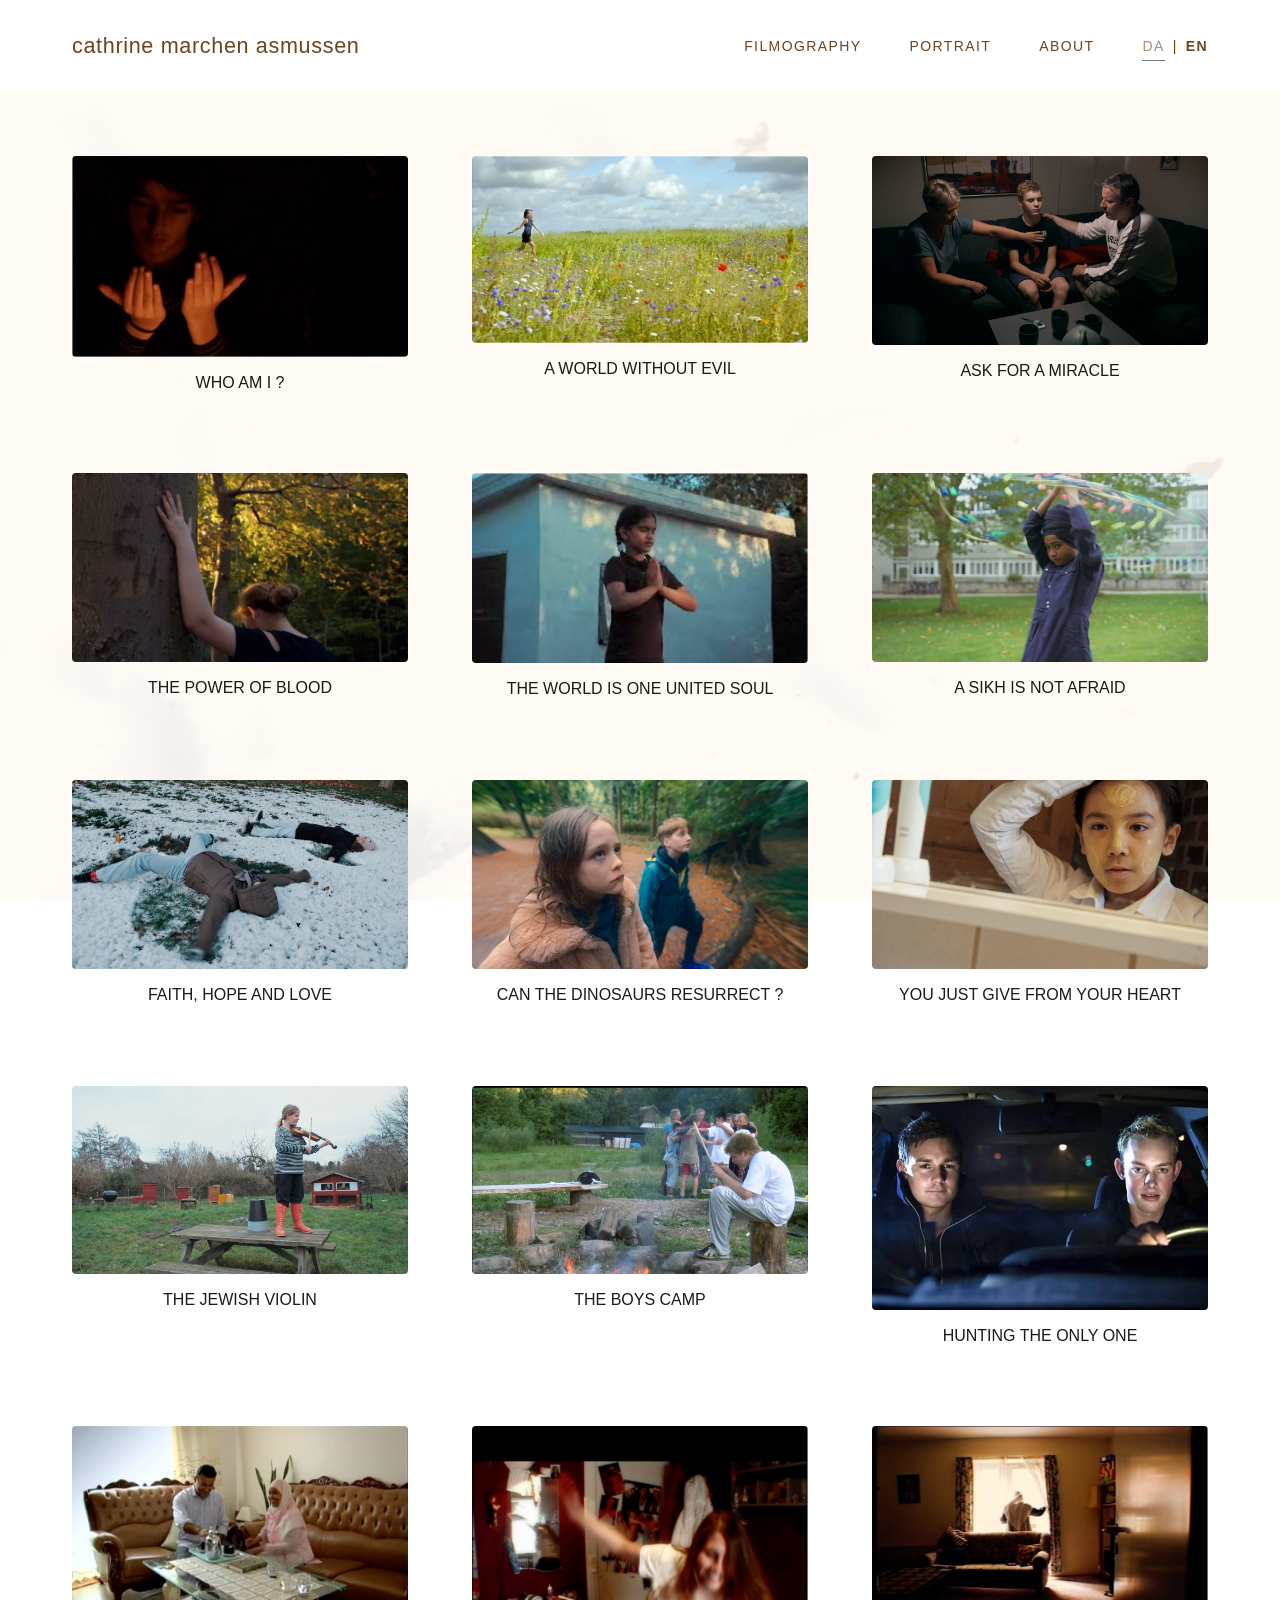
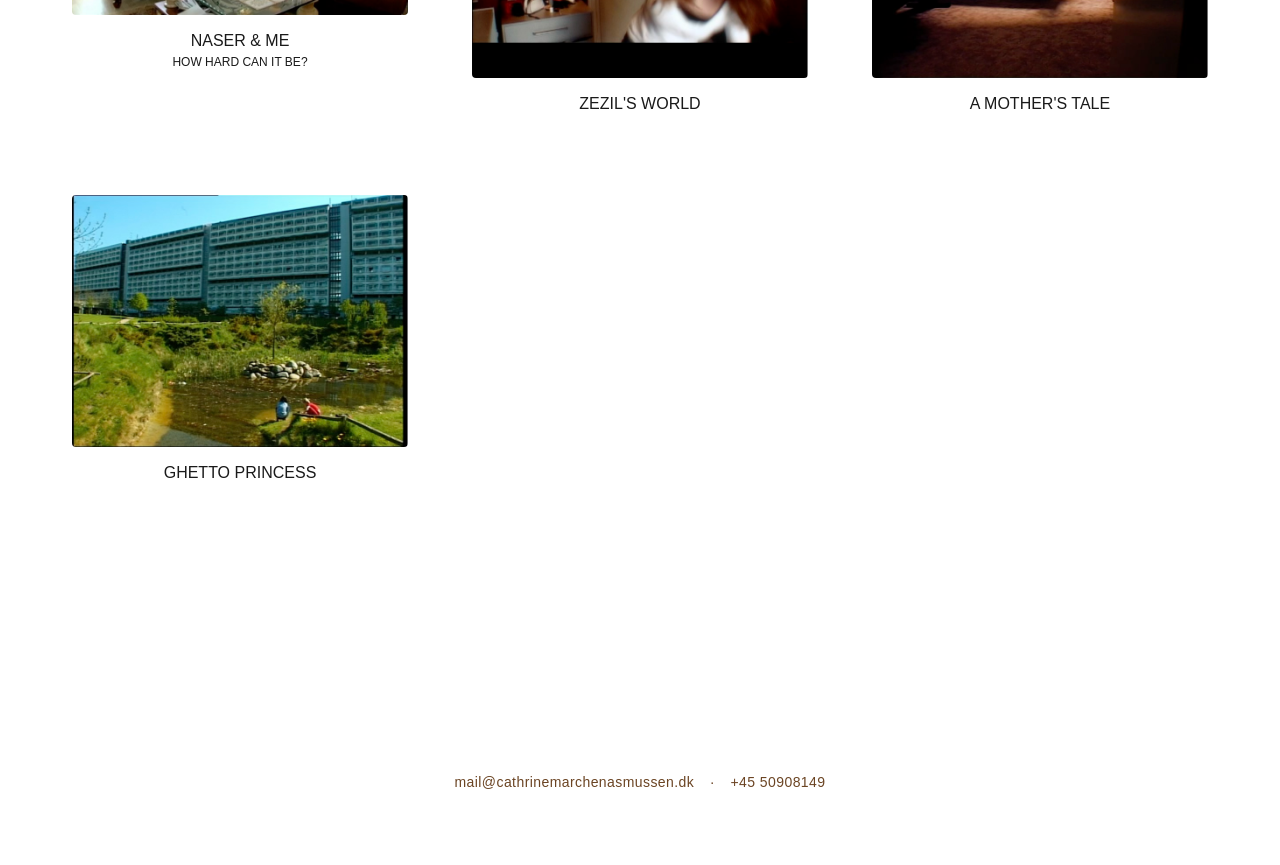
==== commit a7fb7909: "Update index.html" ====
--- a/index.html
+++ b/index.html
@@ -17,7 +17,7 @@
                 <span></span>
             </button>
             <nav class="main-nav">
-                <a href="filmography.html">Filmography</a>
+                <a href="filmography.html">Documentary</a>
                 <a href="portrait.html">Portrait</a>
                 <a href="about.html">About</a>
                 <div class="language-switcher">
--- a/assets/css/main.css
+++ b/assets/css/main.css
@@ -598,7 +598,7 @@
 .site-footer {
     background-color: rgba(255, 255, 255, 0.98);
     backdrop-filter: blur(10px);
-    border-top: 1px solid var(--color-border);
+    /*border-top: 1px solid var(--color-border);*/
     padding: var(--spacing-xl) 0;
     text-align: center;
     margin-top: var(--spacing-xxl);
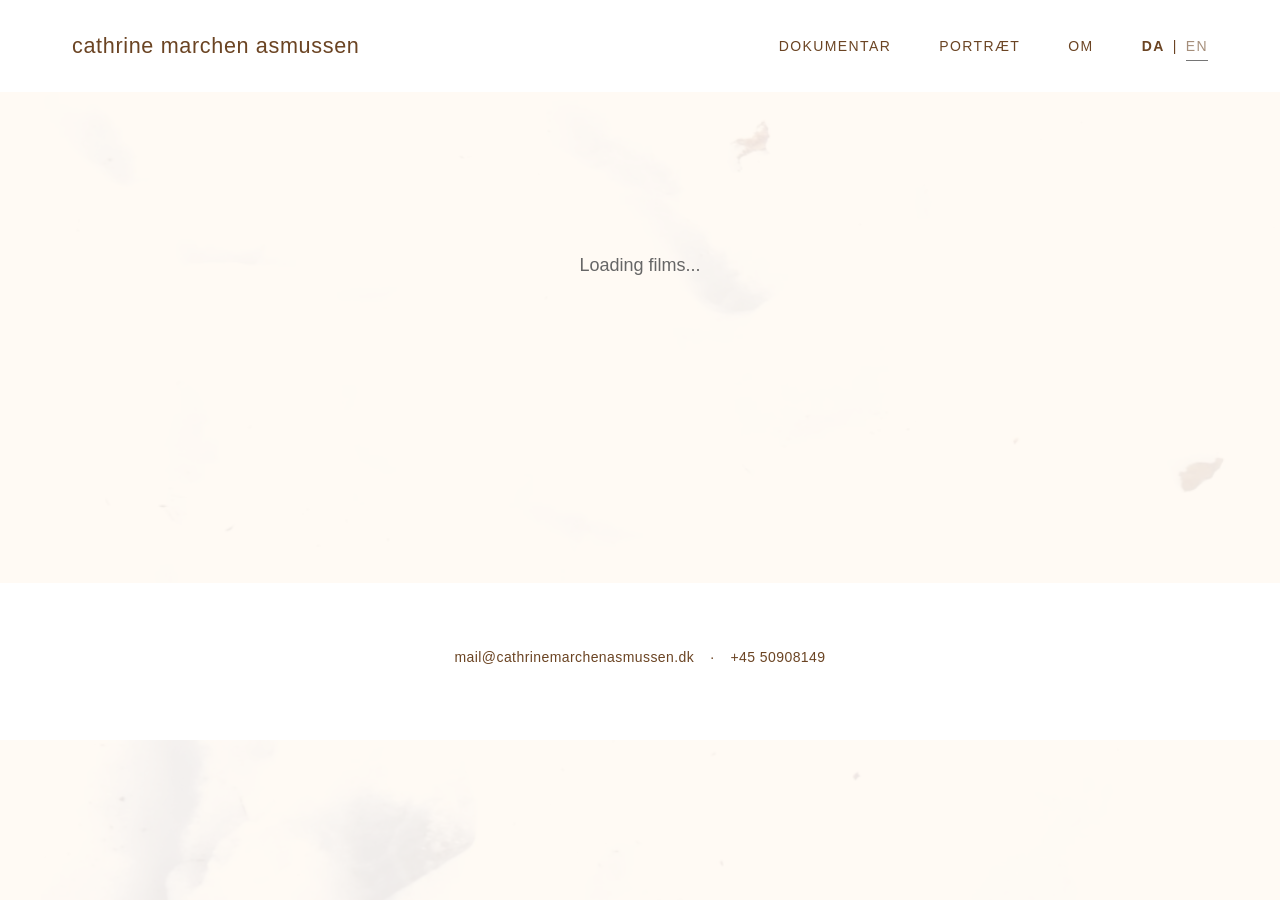
==== commit 9afd60ec: "Google Sheet Integration UPDATE FROM GITHUB .MD CONTENT TO PULLING FROM GOOGLE SHEET" ====
--- a/index.html
+++ b/index.html
@@ -50,8 +50,9 @@
         </div>
     </footer>
 
+    <script src="assets/js/sheets-cache.js"></script>
     <script src="assets/js/language.js"></script>
     <script src="assets/js/main.js"></script>
     <script src="assets/js/video-loader.js"></script>
 </body>
-</html>
+</html>
--- a/assets/css/main.css
+++ b/assets/css/main.css
@@ -1070,4 +1070,4 @@
     .film-overlay .film-title {
         font-size: 1rem;
     }
-}
+}
